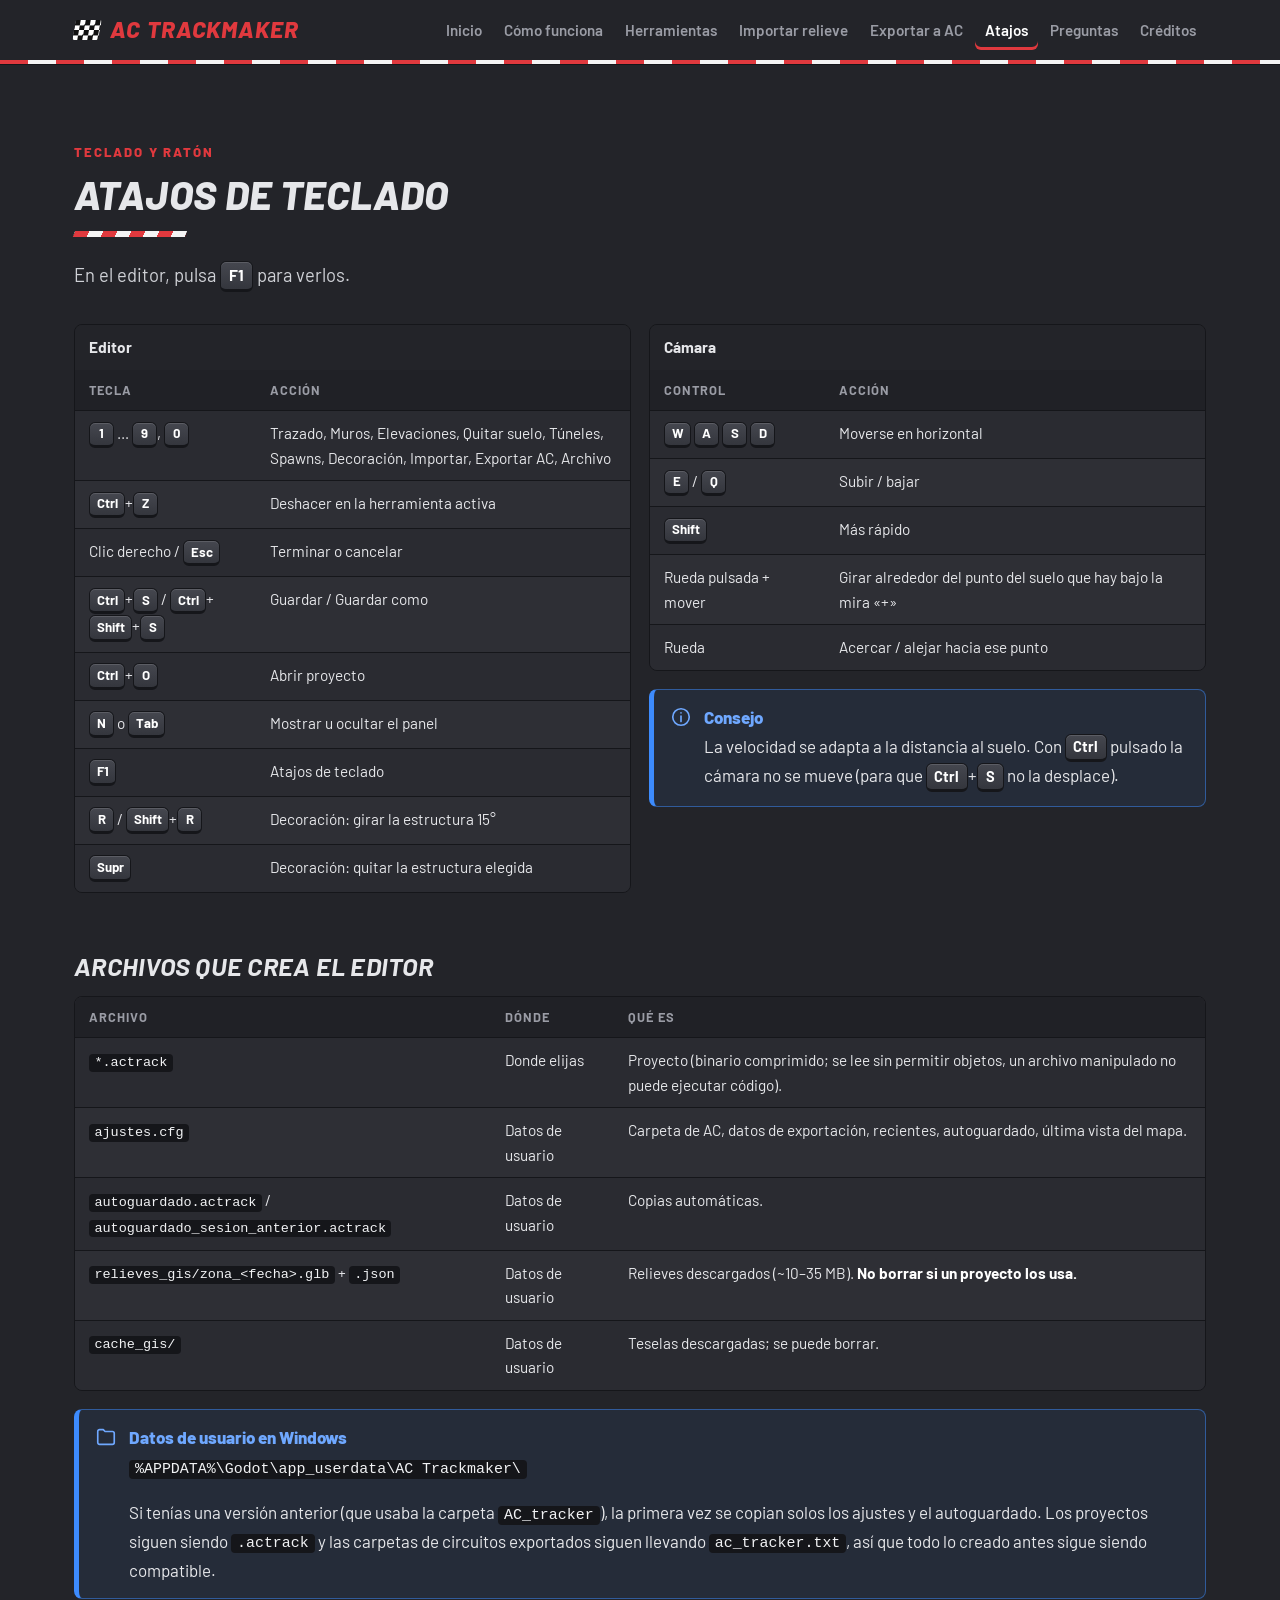
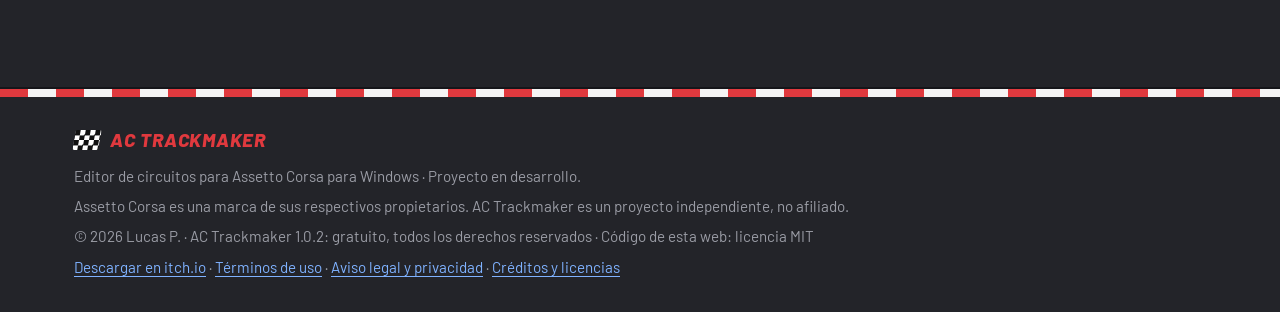
==== docs/atajos.html @ 3def2f0d "Dividir la web en varias páginas La portada (index.html) queda con lo que interesa al usuario: desca" ====
<!DOCTYPE html>
<html lang="es">
<head>
  <meta charset="utf-8">
  <meta name="viewport" content="width=device-width, initial-scale=1">
  <title>Atajos de teclado — AC Trackmaker</title>
  <meta name="description" content="Atajos de teclado, controles de cámara y archivos que crea AC Trackmaker.">
  <meta name="theme-color" content="#232429">
  <link rel="stylesheet" href="styles.css">
</head>
<body>

<!-- Iconos de línea (trazo blanco) -->
<svg width="0" height="0" style="position:absolute" aria-hidden="true" focusable="false">
  <defs>
    <symbol id="i-file" viewBox="0 0 24 24"><path d="M14 3H7a2 2 0 0 0-2 2v14a2 2 0 0 0 2 2h10a2 2 0 0 0 2-2V8z"/><path d="M14 3v5h5"/><path d="M9 13h6M9 17h4"/></symbol>
    <symbol id="i-route" viewBox="0 0 24 24"><circle cx="5" cy="18" r="2"/><circle cx="19" cy="6" r="2"/><path d="M7 18h7a3.5 3.5 0 0 0 0-7H10a3.5 3.5 0 0 1 0-7h7"/></symbol>
    <symbol id="i-wall" viewBox="0 0 24 24"><rect x="3" y="5" width="18" height="14" rx="1"/><path d="M3 9.7h18M3 14.3h18M9 5v4.7M15 5v4.7M6 9.7v4.6M12 9.7v4.6M18 9.7v4.6M9 14.3V19M15 14.3V19"/></symbol>
    <symbol id="i-mountain" viewBox="0 0 24 24"><path d="M2 20 9 7l4 7 2.5-3.5L22 20z"/><path d="m7.2 10.3 1.8 1.7 1.6-1.5"/></symbol>
    <symbol id="i-hole" viewBox="0 0 24 24"><path d="M3 14h4M17 14h4"/><ellipse cx="12" cy="14" rx="5" ry="2.2"/><path d="M7 14c0 3.5 2.2 6 5 6s5-2.5 5-6"/><path d="M12 4v5M9.5 6.5 12 9l2.5-2.5"/></symbol>
    <symbol id="i-tunnel" viewBox="0 0 24 24"><path d="M2 20h20"/><path d="M4 20V12a8 8 0 0 1 16 0v8"/><path d="M8 20v-7a4 4 0 0 1 8 0v7"/></symbol>
    <symbol id="i-flag" viewBox="0 0 24 24"><path d="M5 21V4"/><path d="M5 4h13l-2.5 4.5L18 13H5"/><path d="M9.3 4v9M13.6 4v9"/></symbol>
    <symbol id="i-tree" viewBox="0 0 24 24"><path d="M12 3 5 13h4l-3 5h12l-3-5h4z"/><path d="M12 18v3"/></symbol>
    <symbol id="i-import" viewBox="0 0 24 24"><path d="M12 3v12"/><path d="m7 10 5 5 5-5"/><path d="M4 17v2a2 2 0 0 0 2 2h12a2 2 0 0 0 2-2v-2"/></symbol>
    <symbol id="i-export" viewBox="0 0 24 24"><path d="M12 15V3"/><path d="m7 8 5-5 5 5"/><path d="M4 17v2a2 2 0 0 0 2 2h12a2 2 0 0 0 2-2v-2"/></symbol>
    <symbol id="i-globe" viewBox="0 0 24 24"><circle cx="12" cy="12" r="9"/><path d="M3 12h18M12 3a14 14 0 0 1 0 18M12 3a14 14 0 0 0 0 18"/></symbol>
    <symbol id="i-cube" viewBox="0 0 24 24"><path d="m12 2 9 5v10l-9 5-9-5V7z"/><path d="m3 7 9 5 9-5M12 12v10"/></symbol>
    <symbol id="i-image" viewBox="0 0 24 24"><rect x="3" y="4" width="18" height="16" rx="2"/><circle cx="9" cy="10" r="2"/><path d="m21 16-5-5-9 9"/></symbol>
    <symbol id="i-video" viewBox="0 0 24 24"><rect x="2" y="5" width="15" height="14" rx="2"/><path d="m17 10 5-3v10l-5-3z"/></symbol>
    <symbol id="i-keyboard" viewBox="0 0 24 24"><rect x="2" y="6" width="20" height="12" rx="2"/><path d="M6 10h.01M10 10h.01M14 10h.01M18 10h.01M7 14h10"/></symbol>
    <symbol id="i-help" viewBox="0 0 24 24"><circle cx="12" cy="12" r="9"/><path d="M9.5 9.5a2.5 2.5 0 1 1 3.5 2.3c-.7.3-1 .9-1 1.7v.5M12 17h.01"/></symbol>
    <symbol id="i-save" viewBox="0 0 24 24"><path d="M5 3h11l5 5v11a2 2 0 0 1-2 2H5a2 2 0 0 1-2-2V5a2 2 0 0 1 2-2z"/><path d="M7 3v5h8V3M7 21v-7h10v7"/></symbol>
    <symbol id="i-clock" viewBox="0 0 24 24"><circle cx="12" cy="12" r="9"/><path d="M12 7v5l3 2"/></symbol>
    <symbol id="i-layers" viewBox="0 0 24 24"><path d="m12 3 10 5-10 5L2 8z"/><path d="m2 13 10 5 10-5"/></symbol>
    <symbol id="i-check" viewBox="0 0 24 24"><circle cx="12" cy="12" r="9"/><path d="m8 12 3 3 5-6"/></symbol>
    <symbol id="i-alert" viewBox="0 0 24 24"><path d="M10.3 3.9 2 18a2 2 0 0 0 1.7 3h16.6a2 2 0 0 0 1.7-3L13.7 3.9a2 2 0 0 0-3.4 0z"/><path d="M12 9v4M12 17h.01"/></symbol>
    <symbol id="i-info" viewBox="0 0 24 24"><circle cx="12" cy="12" r="9"/><path d="M12 11v6M12 7.5h.01"/></symbol>
    <symbol id="i-error" viewBox="0 0 24 24"><circle cx="12" cy="12" r="9"/><path d="m9 9 6 6M15 9l-6 6"/></symbol>
    <symbol id="i-up" viewBox="0 0 24 24"><path d="M12 19V5M5 12l7-7 7 7"/></symbol>
    <symbol id="i-menu" viewBox="0 0 24 24"><path d="M4 7h16M4 12h16M4 17h16"/></symbol>
    <symbol id="i-search" viewBox="0 0 24 24"><circle cx="11" cy="11" r="7"/><path d="m20 20-4-4"/></symbol>
    <symbol id="i-chevron" viewBox="0 0 24 24"><path d="m6 9 6 6 6-6"/></symbol>
    <symbol id="i-monitor" viewBox="0 0 24 24"><rect x="2" y="4" width="20" height="13" rx="2"/><path d="M8 21h8M12 17v4"/></symbol>
    <symbol id="i-play" viewBox="0 0 24 24"><circle cx="12" cy="12" r="9"/><path d="m10 8 6 4-6 4z"/></symbol>
    <symbol id="i-users" viewBox="0 0 24 24"><circle cx="9" cy="8" r="3"/><path d="M3 20v-1a5 5 0 0 1 5-5h2a5 5 0 0 1 5 5v1"/><circle cx="17" cy="9" r="2.5"/><path d="M17 14a4 4 0 0 1 4 4v2"/></symbol>
    <symbol id="i-building" viewBox="0 0 24 24"><path d="M4 21V5l8-2v18M12 8l8 2v11M2 21h20"/><path d="M7 8h2M7 12h2M7 16h2M15 13h2M15 17h2"/></symbol>
    <symbol id="i-folder" viewBox="0 0 24 24"><path d="M3 6a2 2 0 0 1 2-2h4l2 2h8a2 2 0 0 1 2 2v10a2 2 0 0 1-2 2H5a2 2 0 0 1-2-2z"/></symbol>
    <symbol id="i-satellite" viewBox="0 0 24 24"><path d="m7 7 4 4M4 10l3-3 3 3-3 3zM13 14l3-3 3 3-3 3z"/><path d="m10 10 4 4"/><path d="M15 21a6 6 0 0 0 6-6M15 18a3 3 0 0 0 3-3"/></symbol>
    <symbol id="i-shield" viewBox="0 0 24 24"><path d="M12 3 4 6v6c0 5 3.5 8 8 9 4.5-1 8-4 8-9V6z"/><path d="m9 12 2 2 4-4"/></symbol>
    <symbol id="i-scale" viewBox="0 0 24 24"><path d="M12 3v18M5 21h14M4 7h16"/><path d="m4 7-2 6a3 3 0 0 0 4 0zM20 7l-2 6a3 3 0 0 0 4 0z"/></symbol>
  </defs>
</svg>

<a class="skip-link" href="#contenido">Saltar al contenido</a>

<header class="site-header">
  <div class="header-inner">
    <a class="logo" href="index.html" aria-label="AC Trackmaker — ir al inicio"><span class="logo-flag" aria-hidden="true"></span>AC TRACKMAKER</a>
    <button class="nav-toggle" type="button" aria-expanded="false" aria-controls="menu-principal">
      <svg class="icon" aria-hidden="true"><use href="#i-menu"/></svg>
      <span>Menú</span>
    </button>
    <nav class="main-nav" id="menu-principal" aria-label="Menú principal">
      <ul>
        <li><a href="index.html">Inicio</a></li>
        <li><a href="index.html#como-funciona">Cómo funciona</a></li>
        <li><a href="herramientas.html">Herramientas</a></li>
        <li><a href="importar.html">Importar relieve</a></li>
        <li><a href="exportar.html">Exportar a AC</a></li>
        <li><a href="atajos.html" class="active" aria-current="page">Atajos</a></li>
        <li><a href="faq.html">Preguntas</a></li>
        <li><a href="legal.html">Créditos</a></li>
      </ul>
    </nav>
  </div>
  <div class="kerb" aria-hidden="true"></div>
</header>

<main id="contenido">
  <!-- =========================================================
       ATAJOS
       ========================================================= -->
  <section class="section section--alt" id="atajos" aria-labelledby="titulo-atajos">
    <div class="container">
      <div class="section-head">
        <span class="eyebrow">Teclado y ratón</span>
        <h2 id="titulo-atajos">Atajos de teclado</h2>
        <p class="lead">En el editor, pulsa <kbd>F1</kbd> para verlos.</p>
      </div>
      <div class="grid grid--2" style="align-items:start">
        <div class="table-wrap" style="margin-top:0">
          <table>
            <caption>Editor</caption>
            <thead><tr><th scope="col">Tecla</th><th scope="col">Acción</th></tr></thead>
            <tbody>
              <tr><td class="nowrap"><kbd>1</kbd> … <kbd>9</kbd>, <kbd>0</kbd></td><td>Trazado, Muros, Elevaciones, Quitar suelo, Túneles, Spawns, Decoración, Importar, Exportar AC, Archivo</td></tr>
              <tr><td class="nowrap"><kbd>Ctrl</kbd>+<kbd>Z</kbd></td><td>Deshacer en la herramienta activa</td></tr>
              <tr><td>Clic derecho / <kbd>Esc</kbd></td><td>Terminar o cancelar</td></tr>
              <tr><td><kbd>Ctrl</kbd>+<kbd>S</kbd> / <kbd>Ctrl</kbd>+<kbd>Shift</kbd>+<kbd>S</kbd></td><td>Guardar / Guardar como</td></tr>
              <tr><td class="nowrap"><kbd>Ctrl</kbd>+<kbd>O</kbd></td><td>Abrir proyecto</td></tr>
              <tr><td class="nowrap"><kbd>N</kbd> o <kbd>Tab</kbd></td><td>Mostrar u ocultar el panel</td></tr>
              <tr><td class="nowrap"><kbd>F1</kbd></td><td>Atajos de teclado</td></tr>
              <tr><td class="nowrap"><kbd>R</kbd> / <kbd>Shift</kbd>+<kbd>R</kbd></td><td>Decoración: girar la estructura 15°</td></tr>
              <tr><td class="nowrap"><kbd>Supr</kbd></td><td>Decoración: quitar la estructura elegida</td></tr>
            </tbody>
          </table>
        </div>
        <div>
          <div class="table-wrap" style="margin-top:0">
            <table>
              <caption>Cámara</caption>
              <thead><tr><th scope="col">Control</th><th scope="col">Acción</th></tr></thead>
              <tbody>
                <tr><td class="nowrap"><kbd>W</kbd> <kbd>A</kbd> <kbd>S</kbd> <kbd>D</kbd></td><td>Moverse en horizontal</td></tr>
                <tr><td class="nowrap"><kbd>E</kbd> / <kbd>Q</kbd></td><td>Subir / bajar</td></tr>
                <tr><td class="nowrap"><kbd>Shift</kbd></td><td>Más rápido</td></tr>
                <tr><td>Rueda pulsada + mover</td><td>Girar alrededor del punto del suelo que hay bajo la mira «+»</td></tr>
                <tr><td>Rueda</td><td>Acercar / alejar hacia ese punto</td></tr>
              </tbody>
            </table>
          </div>
          <div class="callout callout--tip">
            <svg class="icon" aria-hidden="true"><use href="#i-info"/></svg>
            <div><span class="callout-title">Consejo</span>
              <p>La velocidad se adapta a la distancia al suelo. Con <kbd>Ctrl</kbd> pulsado la cámara no se mueve (para que <kbd>Ctrl</kbd>+<kbd>S</kbd> no la desplace).</p></div>
          </div>
        </div>
      </div>

      <!-- Archivos del editor -->
      <div id="archivos" style="margin-top:40px">
        <h3 style="font-size:1.6rem;font-style:italic;text-transform:uppercase">Archivos que crea el editor</h3>
        <div class="table-wrap">
          <table>
            <thead><tr><th scope="col">Archivo</th><th scope="col">Dónde</th><th scope="col">Qué es</th></tr></thead>
            <tbody>
              <tr><td><code>*.actrack</code></td><td>Donde elijas</td><td>Proyecto (binario comprimido; se lee sin permitir objetos, un archivo manipulado no puede ejecutar código).</td></tr>
              <tr><td><code>ajustes.cfg</code></td><td>Datos de usuario</td><td>Carpeta de AC, datos de exportación, recientes, autoguardado, última vista del mapa.</td></tr>
              <tr><td><code>autoguardado.actrack</code> / <code>autoguardado_sesion_anterior.actrack</code></td><td>Datos de usuario</td><td>Copias automáticas.</td></tr>
              <tr><td><code>relieves_gis/zona_&lt;fecha&gt;.glb</code> + <code>.json</code></td><td>Datos de usuario</td><td>Relieves descargados (~10–35 MB). <strong>No borrar si un proyecto los usa.</strong></td></tr>
              <tr><td><code>cache_gis/</code></td><td>Datos de usuario</td><td>Teselas descargadas; se puede borrar.</td></tr>
            </tbody>
          </table>
        </div>
        <div class="callout callout--tip">
          <svg class="icon" aria-hidden="true"><use href="#i-folder"/></svg>
          <div><span class="callout-title">Datos de usuario en Windows</span>
            <p><code>%APPDATA%\Godot\app_userdata\AC Trackmaker\</code></p><p>Si tenías una versión anterior (que usaba la carpeta <code>AC_tracker</code>), la primera vez se copian solos los ajustes y el autoguardado. Los proyectos siguen siendo <code>.actrack</code> y las carpetas de circuitos exportados siguen llevando <code>ac_tracker.txt</code>, así que todo lo creado antes sigue siendo compatible.</p></div>
        </div>
      </div>
    </div>
  </section>
</main>

<footer class="site-footer">
  <div class="kerb" aria-hidden="true"></div>
  <div class="container">
    <a class="logo" href="index.html"><span class="logo-flag" aria-hidden="true"></span>AC TRACKMAKER</a>
    <p>Editor de circuitos para Assetto Corsa para Windows · Proyecto en desarrollo.</p>
    <p>Assetto Corsa es una marca de sus respectivos propietarios. AC Trackmaker es un proyecto independiente, no afiliado.</p>
    <p>© 2026 Lucas P. · AC Trackmaker 1.0.2: gratuito, todos los derechos reservados · Código de esta web: licencia MIT</p>
    <p><a href="https://lklukaslk.itch.io/ac-trackmaker" target="_blank" rel="noopener">Descargar en itch.io</a> · <a href="legal.html#terminos">Términos de uso</a> · <a href="legal.html#legal">Aviso legal y privacidad</a> · <a href="legal.html#creditos">Créditos y licencias</a></p>
  </div>
</footer>

<button class="to-top" id="to-top" type="button" aria-label="Volver arriba">
  <svg class="icon" aria-hidden="true"><use href="#i-up"/></svg>
</button>

<script src="script.js"></script>
</body>
</html>
---- docs/styles.css ----
/* =========================================================
   AC Tracker — web de presentación y documentación
   Tema oscuro "racing", mismos colores que la aplicación
   ========================================================= */

/* ---------- Fuente Barlow alojada en la propia web (SIL OFL 1.1, ver fonts/OFL-Barlow.txt) ---------- */
@font-face { font-family: "Barlow"; font-style: normal; font-weight: 400; font-display: swap; src: url("fonts/barlow-latin-400-normal.woff2") format("woff2"); }
@font-face { font-family: "Barlow"; font-style: italic; font-weight: 400; font-display: swap; src: url("fonts/barlow-latin-400-italic.woff2") format("woff2"); }
@font-face { font-family: "Barlow"; font-style: normal; font-weight: 600; font-display: swap; src: url("fonts/barlow-latin-600-normal.woff2") format("woff2"); }
@font-face { font-family: "Barlow"; font-style: normal; font-weight: 700; font-display: swap; src: url("fonts/barlow-latin-700-normal.woff2") format("woff2"); }
@font-face { font-family: "Barlow"; font-style: italic; font-weight: 700; font-display: swap; src: url("fonts/barlow-latin-700-italic.woff2") format("woff2"); }
@font-face { font-family: "Barlow"; font-style: normal; font-weight: 800; font-display: swap; src: url("fonts/barlow-latin-800-normal.woff2") format("woff2"); }
@font-face { font-family: "Barlow"; font-style: italic; font-weight: 800; font-display: swap; src: url("fonts/barlow-latin-800-italic.woff2") format("woff2"); }

:root {
  --bg: #1b1c20;
  --bar: #232429;
  --panel: #2a2b31;
  --card: #33353c;
  --border: #15161a;
  --text: #e6e7ea;
  --muted: #9a9ca5;
  --red: #e0393e;
  --blue: #3d8bfd;
  --green: #4cc97a;
  --amber: #f2b84b;
  --danger: #ff6b6b;

  --header-h: 64px;
  --radius: 10px;
  --gutter: 24px;
  --maxw: 1180px;
  --font: "Barlow", system-ui, -apple-system, "Segoe UI", Roboto, "Helvetica Neue", Arial, sans-serif;
  --mono: ui-monospace, "Cascadia Code", Consolas, "SFMono-Regular", Menlo, monospace;
}

*,
*::before,
*::after { box-sizing: border-box; }

html {
  scroll-behavior: smooth;
  -webkit-text-size-adjust: 100%;
}
@media (prefers-reduced-motion: reduce) {
  html { scroll-behavior: auto; }
  *, *::before, *::after { transition: none !important; animation: none !important; }
}

body {
  margin: 0;
  background: var(--bg);
  color: var(--text);
  font-family: var(--font);
  font-size: 17px;
  line-height: 1.6;
  overflow-x: hidden;
}

img, svg { max-width: 100%; }

a { color: #7fb2ff; text-underline-offset: 3px; }
a:hover { color: #a9caff; }

:focus-visible {
  outline: 3px solid var(--blue);
  outline-offset: 2px;
  border-radius: 4px;
}

code, kbd, pre { font-family: var(--mono); }
code {
  background: var(--border);
  color: #f1f2f4;
  padding: 0.1em 0.4em;
  border-radius: 4px;
  font-size: 0.88em;
  word-break: break-word;
}

h1, h2, h3, h4 {
  line-height: 1.15;
  margin: 0 0 0.6em;
  letter-spacing: 0.01em;
}
h2 {
  font-size: clamp(1.8rem, 3.6vw, 2.5rem);
  font-weight: 800;
  text-transform: uppercase;
  font-style: italic;
}
h3 { font-size: 1.35rem; font-weight: 700; }
h4 { font-size: 1.08rem; font-weight: 700; margin-top: 1.4em; }
p { margin: 0 0 1em; }
ul, ol { padding-left: 1.3em; margin: 0 0 1em; }
li { margin-bottom: 0.35em; }
strong { color: #fff; }

.muted { color: var(--muted); }

.skip-link {
  position: absolute;
  left: 16px;
  top: -100px;
  background: var(--red);
  color: #fff;
  padding: 10px 16px;
  border-radius: 6px;
  z-index: 200;
  font-weight: 700;
}
.skip-link:focus { top: 12px; }

.visually-hidden {
  position: absolute !important;
  width: 1px; height: 1px;
  overflow: hidden;
  clip: rect(0 0 0 0);
  white-space: nowrap;
}

.icon {
  width: 22px;
  height: 22px;
  fill: none;
  stroke: #fff;
  stroke-width: 1.8;
  stroke-linecap: round;
  stroke-linejoin: round;
  flex: none;
}

/* ---------- Franja de piano (bordillo rojo y blanco) ---------- */
.kerb {
  height: 8px;
  background: repeating-linear-gradient(90deg, var(--red) 0 28px, #f4f4f4 28px 56px);
}
.kerb--thin { height: 5px; }

/* ---------- Cabecera fija ---------- */
.site-header {
  position: fixed;
  inset: 0 0 auto 0;
  z-index: 100;
  background: var(--bar);
  border-bottom: 1px solid var(--border);
}
.site-header .kerb { height: 4px; }
.header-inner {
  max-width: var(--maxw);
  margin: 0 auto;
  height: calc(var(--header-h) - 4px);
  padding: 0 var(--gutter);
  display: flex;
  align-items: center;
  gap: 20px;
}
.logo {
  font-weight: 800;
  font-style: italic;
  font-size: 1.45rem;
  letter-spacing: 0.04em;
  color: var(--red);
  text-decoration: none;
  white-space: nowrap;
  display: flex;
  align-items: center;
  gap: 10px;
}
.logo:hover { color: #ff5257; }
.logo-flag {
  width: 26px; height: 20px;
  background:
    conic-gradient(#fff 25%, #111 0 50%, #fff 0 75%, #111 0) 0 0 / 10px 10px;
  border-radius: 2px;
  transform: skewX(-10deg);
}

.main-nav { margin-left: auto; }
.main-nav ul {
  list-style: none;
  margin: 0;
  padding: 0;
  display: flex;
  gap: 2px;
}
.main-nav li { margin: 0; }
.main-nav a {
  display: block;
  padding: 8px 10px;
  color: var(--muted);
  text-decoration: none;
  font-weight: 600;
  font-size: 0.95rem;
  border-radius: 6px;
  white-space: nowrap;
}
.main-nav a:hover { color: var(--text); background: var(--panel); }
.main-nav a.active { color: #fff; box-shadow: inset 0 -3px 0 var(--red); }

.nav-toggle {
  display: none;
  margin-left: auto;
  background: var(--panel);
  border: 1px solid var(--border);
  color: var(--text);
  border-radius: 8px;
  padding: 8px 10px;
  cursor: pointer;
  align-items: center;
  gap: 8px;
  font: inherit;
  font-weight: 600;
}

@media (max-width: 1080px) {
  .nav-toggle { display: inline-flex; }
  .main-nav {
    position: absolute;
    top: var(--header-h);
    left: 0;
    right: 0;
    background: var(--bar);
    border-bottom: 1px solid var(--border);
    display: none;
    max-height: calc(100vh - var(--header-h));
    overflow-y: auto;
  }
  .main-nav.open { display: block; }
  .main-nav ul {
    flex-direction: column;
    padding: 8px 16px 16px;
  }
  .main-nav a { padding: 12px 10px; font-size: 1.05rem; }
  .main-nav a.active { box-shadow: inset 4px 0 0 var(--red); }
}

/* ---------- Estructura general ---------- */
main { padding-top: var(--header-h); }

.section {
  padding: 72px 0;
  scroll-margin-top: var(--header-h);
}
.section--alt { background: var(--bar); border-top: 1px solid var(--border); border-bottom: 1px solid var(--border); }
.container {
  max-width: var(--maxw);
  margin: 0 auto;
  padding: 0 var(--gutter);
}
.section-head { margin-bottom: 32px; max-width: 780px; }
.section-head .eyebrow,
.eyebrow {
  display: inline-block;
  color: var(--red);
  font-weight: 800;
  text-transform: uppercase;
  letter-spacing: 0.14em;
  font-size: 0.82rem;
  margin-bottom: 8px;
}
.section-head h2::after {
  content: "";
  display: block;
  width: 112px;
  height: 6px;
  margin-top: 14px;
  background: repeating-linear-gradient(90deg, var(--red) 0 14px, #f4f4f4 14px 28px);
  transform: skewX(-20deg);
  transform-origin: left;
}
.lead { font-size: 1.15rem; color: #cfd1d6; }

[id] { scroll-margin-top: calc(var(--header-h) + 12px); }

/* ---------- Portada ---------- */
.hero {
  position: relative;
  padding: 72px 0 64px;
  background:
    radial-gradient(1000px 420px at 85% -10%, rgba(224, 57, 62, 0.22), transparent 70%),
    linear-gradient(180deg, #202126 0%, var(--bg) 100%);
  overflow: hidden;
}
.hero-grid {
  display: grid;
  grid-template-columns: 1.05fr 1fr;
  gap: 48px;
  align-items: center;
}
.hero h1 {
  font-size: clamp(2.3rem, 5vw, 3.8rem);
  font-weight: 800;
  font-style: italic;
  text-transform: uppercase;
  letter-spacing: 0.02em;
  margin-bottom: 0.25em;
}
.hero h1 span { color: var(--red); }
.hero .tagline {
  font-size: clamp(1.2rem, 2.4vw, 1.5rem);
  font-weight: 600;
  color: #fff;
  border-left: 5px solid var(--red);
  padding-left: 14px;
  margin-bottom: 1em;
}
.badges { display: flex; flex-wrap: wrap; gap: 8px; margin: 0 0 24px; padding: 0; list-style: none; }
.badge {
  display: inline-flex;
  align-items: center;
  gap: 6px;
  margin: 0;
  background: var(--panel);
  border: 1px solid var(--border);
  border-radius: 999px;
  padding: 4px 12px;
  font-size: 0.9rem;
  font-weight: 600;
  color: var(--text);
}
.badge .icon { width: 16px; height: 16px; }
.badge--amber { color: var(--amber); border-color: rgba(242, 184, 75, 0.45); }

.btn-row { display: flex; flex-wrap: wrap; gap: 12px; margin-top: 8px; }
.btn {
  display: inline-flex;
  align-items: center;
  gap: 8px;
  padding: 12px 20px;
  border-radius: 8px;
  font-weight: 700;
  text-decoration: none;
  border: 1px solid transparent;
  font-size: 1rem;
  cursor: pointer;
}
.btn .icon { width: 18px; height: 18px; }
.btn--primary { background: var(--red); color: #fff; }
.btn--primary:hover { background: #f04449; color: #fff; }
.btn--ghost { background: var(--panel); color: var(--text); border-color: #3c3e46; }
.btn--ghost:hover { background: var(--card); color: #fff; }

/* ---------- Marcadores de imagen / pendiente ---------- */
.shot { margin: 20px 0 8px; }
.shot figcaption {
  color: var(--muted);
  font-size: 0.9rem;
  margin-top: 8px;
  text-align: center;
}
.placeholder {
  aspect-ratio: 16 / 9;
  width: 100%;
  border: 2px dashed #4a4c55;
  border-radius: var(--radius);
  background:
    repeating-linear-gradient(135deg, rgba(255, 255, 255, 0.025) 0 14px, transparent 14px 28px),
    var(--panel);
  display: flex;
  flex-direction: column;
  align-items: center;
  justify-content: center;
  gap: 8px;
  text-align: center;
  color: var(--muted);
  padding: 16px;
  font-size: 0.95rem;
}
.placeholder .icon { width: 40px; height: 40px; stroke: var(--muted); }
.placeholder strong { color: var(--text); }
.placeholder--inline {
  aspect-ratio: auto;
  flex-direction: row;
  justify-content: flex-start;
  text-align: left;
  padding: 14px 16px;
}
.placeholder--inline .icon { width: 26px; height: 26px; }

/* ---------- Tarjetas ---------- */
.grid {
  display: grid;
  gap: 18px;
}
.grid--3 { grid-template-columns: repeat(auto-fill, minmax(260px, 1fr)); }
.grid--2 { grid-template-columns: repeat(auto-fit, minmax(300px, 1fr)); }

.card {
  background: var(--card);
  border: 1px solid var(--border);
  border-radius: var(--radius);
  padding: 22px;
  position: relative;
}
.panel {
  background: var(--panel);
  border: 1px solid var(--border);
  border-radius: var(--radius);
  padding: 22px;
}
.feature {
  overflow: hidden;
}
.feature::before {
  content: "";
  position: absolute;
  left: 0; right: 0; top: 0;
  height: 4px;
  background: repeating-linear-gradient(90deg, var(--red) 0 12px, #f4f4f4 12px 24px);
  opacity: 0.85;
}
.feature-num {
  position: absolute;
  right: 16px;
  top: 10px;
  font-size: 2.6rem;
  font-weight: 800;
  font-style: italic;
  color: rgba(255, 255, 255, 0.06);
  line-height: 1;
}
.icon-box {
  width: 44px;
  height: 44px;
  border-radius: 10px;
  background: rgba(224, 57, 62, 0.15);
  border: 1px solid rgba(224, 57, 62, 0.4);
  display: grid;
  place-items: center;
  margin-bottom: 14px;
}
.feature h3 { font-size: 1.15rem; margin-bottom: 0.4em; }
.feature p { color: #c9cbd1; margin: 0; font-size: 0.98rem; }

/* ---------- Keycaps ---------- */
kbd, .key {
  display: inline-block;
  min-width: 1.9em;
  padding: 0.12em 0.5em 0.18em;
  font-family: var(--font);
  font-weight: 700;
  font-size: 0.86em;
  line-height: 1.4;
  text-align: center;
  color: #fff;
  background: linear-gradient(180deg, #45474f, #34363d);
  border: 1px solid #15161a;
  border-bottom-width: 3px;
  border-radius: 6px;
  box-shadow: inset 0 1px 0 rgba(255, 255, 255, 0.12);
  white-space: nowrap;
  vertical-align: 0.06em;
}
.key--big {
  font-size: 1.25rem;
  min-width: 2.3em;
  padding: 0.15em 0.55em 0.2em;
}

/* ---------- Avisos ---------- */
.callout {
  display: flex;
  gap: 12px;
  padding: 14px 16px;
  border-radius: 8px;
  border: 1px solid;
  border-left-width: 5px;
  margin: 16px 0;
  background: var(--panel);
}
.callout > .icon { margin-top: 2px; }
.callout p:last-child, .callout ul:last-child { margin-bottom: 0; }
.callout-title { font-weight: 800; display: block; margin-bottom: 2px; }
.callout--warn { border-color: rgba(242, 184, 75, 0.5); border-left-color: var(--amber); background: rgba(242, 184, 75, 0.08); }
.callout--warn > .icon { stroke: var(--amber); }
.callout--warn .callout-title { color: var(--amber); }
.callout--tip { border-color: rgba(61, 139, 253, 0.5); border-left-color: var(--blue); background: rgba(61, 139, 253, 0.08); }
.callout--tip > .icon { stroke: #6fa8ff; }
.callout--tip .callout-title { color: #6fa8ff; }
.callout--error { border-color: rgba(255, 107, 107, 0.5); border-left-color: var(--danger); background: rgba(255, 107, 107, 0.08); }
.callout--error > .icon { stroke: var(--danger); }
.callout--error .callout-title { color: var(--danger); }
.callout--ok { border-color: rgba(76, 201, 122, 0.5); border-left-color: var(--green); background: rgba(76, 201, 122, 0.08); }
.callout--ok > .icon { stroke: var(--green); }
.callout--ok .callout-title { color: var(--green); }

/* ---------- Pasos numerados ---------- */
.steps {
  list-style: none;
  padding: 0;
  margin: 0 0 1em;
  counter-reset: step;
}
.steps > li {
  counter-increment: step;
  position: relative;
  padding: 0 0 18px 58px;
  margin: 0;
  min-height: 42px;
}
.steps > li::before {
  content: counter(step);
  position: absolute;
  left: 0;
  top: -2px;
  width: 40px;
  height: 40px;
  display: grid;
  place-items: center;
  font-weight: 800;
  font-style: italic;
  font-size: 1.15rem;
  color: #fff;
  background: var(--red);
  border-radius: 8px;
  transform: skewX(-8deg);
}
.steps > li::after {
  content: "";
  position: absolute;
  left: 19px;
  top: 42px;
  bottom: 2px;
  width: 2px;
  background: repeating-linear-gradient(180deg, #4a4c55 0 6px, transparent 6px 12px);
}
.steps > li:last-child::after { display: none; }
.steps > li > strong:first-child { display: block; font-size: 1.08rem; }
.steps--compact > li { padding-bottom: 10px; padding-left: 46px; min-height: 32px; }
.steps--compact > li::before { width: 30px; height: 30px; font-size: 0.95rem; top: 0; }
.steps--compact > li::after { left: 14px; top: 34px; }
.steps--compact > li > strong:first-child { display: inline; font-size: inherit; }
.step-optional {
  font-size: 0.78rem;
  font-weight: 700;
  text-transform: uppercase;
  letter-spacing: 0.08em;
  color: var(--muted);
  border: 1px solid #4a4c55;
  border-radius: 4px;
  padding: 0 6px;
  margin-left: 6px;
  vertical-align: 0.15em;
}

/* ---------- Tablas ---------- */
.table-wrap {
  overflow-x: auto;
  margin: 12px 0 18px;
  border: 1px solid var(--border);
  border-radius: 8px;
}
table {
  width: 100%;
  border-collapse: collapse;
  font-size: 0.96rem;
  background: var(--panel);
}
caption {
  text-align: left;
  padding: 10px 14px;
  font-weight: 700;
  background: var(--bar);
  color: var(--text);
}
th, td {
  padding: 10px 14px;
  text-align: left;
  vertical-align: top;
  border-bottom: 1px solid var(--border);
}
thead th {
  background: #202126;
  color: var(--muted);
  font-size: 0.8rem;
  text-transform: uppercase;
  letter-spacing: 0.08em;
  font-weight: 700;
}
tbody tr:nth-child(even) td { background: rgba(255, 255, 255, 0.02); }
tbody tr:last-child td { border-bottom: 0; }
td.nowrap, th.nowrap { white-space: nowrap; }

.tag {
  display: inline-block;
  font-size: 0.78rem;
  font-weight: 800;
  letter-spacing: 0.06em;
  padding: 1px 8px;
  border-radius: 4px;
  white-space: nowrap;
}
.tag--ok { color: #0e2416; background: var(--green); }
.tag--warn { color: #2a1d02; background: var(--amber); }
.tag--error { color: #2e0909; background: var(--danger); }

/* ---------- Interfaz (esquema) ---------- */
.ui-mock {
  border: 1px solid var(--border);
  border-radius: var(--radius);
  overflow: hidden;
  background: var(--bg);
  font-size: 0.85rem;
  display: grid;
  grid-template-columns: 1fr minmax(110px, 30%);
  grid-template-rows: auto minmax(220px, 1fr) auto;
  grid-template-areas:
    "top top"
    "view side"
    "status status";
}
.ui-mock > div { padding: 10px 12px; }
.ui-top { grid-area: top; background: var(--bar); border-bottom: 1px solid var(--border); display: flex; gap: 6px; flex-wrap: wrap; align-items: center; }
.ui-top span { background: var(--card); border-radius: 4px; padding: 2px 8px; color: var(--muted); }
.ui-top span.on { background: var(--red); color: #fff; }
.ui-view {
  grid-area: view;
  position: relative;
  background:
    linear-gradient(rgba(255, 255, 255, 0.04) 1px, transparent 1px) 0 0 / 24px 24px,
    linear-gradient(90deg, rgba(255, 255, 255, 0.04) 1px, transparent 1px) 0 0 / 24px 24px,
    #24302a;
  color: var(--muted);
}
.ui-view svg { position: absolute; inset: 0; width: 100%; height: 100%; }
.ui-label {
  position: relative;
  z-index: 1;
  background: rgba(0, 0, 0, 0.45);
  border-radius: 4px;
  padding: 2px 8px;
  color: #fff;
  font-weight: 700;
}
.ui-side { grid-area: side; background: var(--panel); border-left: 1px solid var(--border); display: flex; flex-direction: column; gap: 6px; }
.ui-side i { display: block; height: 10px; border-radius: 3px; background: var(--card); }
.ui-side .ui-main-action { margin-top: auto; background: var(--red); color: #fff; text-align: center; border-radius: 4px; padding: 4px; font-weight: 700; }
.ui-status { grid-area: status; background: var(--bar); border-top: 1px solid var(--border); color: var(--muted); font-family: var(--mono); font-size: 0.75rem; white-space: nowrap; overflow: hidden; text-overflow: ellipsis; }

.dot {
  display: inline-block;
  width: 12px;
  height: 12px;
  border-radius: 50%;
  vertical-align: -1px;
  margin-right: 4px;
}
.dot--green { background: var(--green); }
.dot--blue { background: var(--blue); }
.dot--amber { background: var(--amber); }
.dot--red { background: var(--danger); }
.dot--orange { background: #ff8c32; }
.dot--yellow { background: #ffe04a; }
.dot--white { background: #fff; border-radius: 2px; }

.def-list { display: grid; gap: 12px; }
.def-list > div {
  background: var(--panel);
  border: 1px solid var(--border);
  border-radius: 8px;
  padding: 14px 16px;
}
.def-list dt { font-weight: 800; color: #fff; margin-bottom: 2px; }
.def-list dd { margin: 0; color: #cfd1d6; }

/* ---------- Diagrama terreno ---------- */
.diagram {
  background: var(--panel);
  border: 1px solid var(--border);
  border-radius: var(--radius);
  padding: 16px;
  margin: 20px 0;
}
.diagram svg { display: block; width: 100%; height: auto; }
.diagram figcaption { color: var(--muted); font-size: 0.9rem; margin-top: 10px; }

/* ---------- Guía de herramientas ---------- */
.tools-layout {
  display: grid;
  grid-template-columns: 230px minmax(0, 1fr);
  gap: 32px;
  align-items: start;
}
.tools-index {
  position: sticky;
  top: calc(var(--header-h) + 20px);
  background: var(--panel);
  border: 1px solid var(--border);
  border-radius: var(--radius);
  padding: 14px;
}
.tools-index h3 {
  font-size: 0.8rem;
  text-transform: uppercase;
  letter-spacing: 0.12em;
  color: var(--muted);
  margin-bottom: 10px;
}
.tools-index ul { list-style: none; padding: 0; margin: 0; }
.tools-index li { margin: 0; }
.tools-index a {
  display: flex;
  align-items: center;
  gap: 10px;
  padding: 7px 8px;
  border-radius: 6px;
  color: var(--text);
  text-decoration: none;
  font-weight: 600;
}
.tools-index a kbd { font-size: 0.8rem; min-width: 1.8em; }
.tools-index a:hover { background: var(--card); }
.tools-index a.active { background: rgba(224, 57, 62, 0.16); box-shadow: inset 3px 0 0 var(--red); }
.tools-index a.is-hidden { opacity: 0.35; }

.search-box {
  position: relative;
  margin-bottom: 22px;
}
.search-box .icon {
  position: absolute;
  left: 14px;
  top: 50%;
  transform: translateY(-50%);
  stroke: var(--muted);
  pointer-events: none;
}
.search-box input {
  width: 100%;
  padding: 13px 14px 13px 46px;
  border-radius: 8px;
  border: 1px solid #3c3e46;
  background: var(--panel);
  color: var(--text);
  font: inherit;
}
.search-box input::placeholder { color: var(--muted); }
.search-box input:focus { outline: 3px solid var(--blue); outline-offset: 1px; border-color: transparent; }
.search-status { color: var(--muted); font-size: 0.92rem; margin: -12px 0 18px; min-height: 1.4em; }
.no-results { display: none; }
.no-results.show { display: flex; }

.tool-card {
  background: var(--card);
  border: 1px solid var(--border);
  border-radius: var(--radius);
  margin-bottom: 24px;
  overflow: hidden;
}
.tool-card[hidden] { display: none; }
.tool-head {
  display: flex;
  align-items: center;
  gap: 14px;
  padding: 16px 22px;
  background: var(--panel);
  border-bottom: 1px solid var(--border);
}
.tool-head h3 { margin: 0; font-size: 1.5rem; font-style: italic; text-transform: uppercase; font-weight: 800; }
.tool-head .icon-box { margin: 0; }
.tool-head .key--big { margin-left: auto; }
.tool-body { padding: 20px 22px 8px; }
.tool-body > :last-child { margin-bottom: 16px; }

.sub-card {
  background: var(--panel);
  border: 1px solid var(--border);
  border-radius: 8px;
  padding: 16px 18px;
  margin: 16px 0;
}
.sub-card h4 { margin-top: 0; }

.split { display: grid; grid-template-columns: repeat(auto-fit, minmax(240px, 1fr)); gap: 16px; }

/* ---------- Bloque de código / árbol ---------- */
pre {
  background: #121317;
  border: 1px solid var(--border);
  border-radius: 8px;
  padding: 16px 18px;
  overflow-x: auto;
  font-size: 0.88rem;
  line-height: 1.55;
  color: #dfe1e5;
  margin: 12px 0 18px;
}
pre .c { color: #8a8d96; }
pre .d { color: #6fa8ff; font-weight: 700; }
pre .f { color: #f1f2f4; }

details.curious {
  background: var(--panel);
  border: 1px solid var(--border);
  border-left: 5px solid var(--blue);
  border-radius: 8px;
  padding: 0 16px;
  margin: 18px 0;
}
details.curious summary {
  cursor: pointer;
  font-weight: 800;
  padding: 14px 0;
  color: #6fa8ff;
  display: flex;
  align-items: center;
  gap: 10px;
  list-style: none;
}
details.curious summary::-webkit-details-marker { display: none; }
details.curious summary::after { content: "+"; margin-left: auto; font-size: 1.3rem; line-height: 1; }
details.curious[open] summary::after { content: "−"; }
details.curious .icon { stroke: #6fa8ff; }
details.curious > ul { padding-bottom: 8px; }

/* ---------- Checklist ---------- */
.checklist { list-style: none; padding: 0; }
.checklist li { margin: 0 0 8px; }
.checklist label {
  display: flex;
  gap: 12px;
  align-items: flex-start;
  background: var(--panel);
  border: 1px solid var(--border);
  border-radius: 8px;
  padding: 12px 14px;
  cursor: pointer;
}
.checklist input {
  appearance: none;
  -webkit-appearance: none;
  flex: none;
  width: 22px;
  height: 22px;
  margin: 2px 0 0;
  border: 2px solid #5a5c66;
  border-radius: 5px;
  background: var(--bg);
  display: grid;
  place-items: center;
  cursor: pointer;
}
.checklist input::after {
  content: "";
  width: 6px;
  height: 11px;
  border: solid #fff;
  border-width: 0 3px 3px 0;
  transform: rotate(45deg) translate(-1px, -1px);
  opacity: 0;
}
.checklist input:checked { background: var(--green); border-color: var(--green); }
.checklist input:checked::after { opacity: 1; }
.checklist input:focus-visible { outline: 3px solid var(--blue); outline-offset: 2px; }
.checklist input:checked + span { color: var(--muted); }

/* ---------- Importar: bloques A/B/C/D ---------- */
.import-block {
  border: 1px solid var(--border);
  border-radius: var(--radius);
  background: var(--panel);
  margin-bottom: 28px;
  overflow: hidden;
}
.import-block > header {
  display: flex;
  align-items: center;
  gap: 14px;
  padding: 18px 22px;
  background: var(--card);
  border-bottom: 1px solid var(--border);
}
.import-block > header h3 { margin: 0; }
.import-letter {
  flex: none;
  width: 44px;
  height: 44px;
  display: grid;
  place-items: center;
  background: var(--red);
  color: #fff;
  font-weight: 800;
  font-style: italic;
  font-size: 1.4rem;
  border-radius: 8px;
  transform: skewX(-8deg);
}
.import-body { padding: 20px 22px 6px; }
.mode-cards { display: grid; grid-template-columns: repeat(auto-fit, minmax(240px, 1fr)); gap: 14px; margin: 12px 0 18px; }
.mode-cards .card h4 { margin-top: 0; }

/* ---------- Acordeón FAQ ---------- */
.accordion { display: grid; gap: 10px; max-width: 900px; }
.acc-item {
  background: var(--panel);
  border: 1px solid var(--border);
  border-radius: 8px;
  overflow: hidden;
}
.acc-item h3 { margin: 0; font-size: 1.05rem; }
.acc-btn {
  width: 100%;
  display: flex;
  align-items: center;
  gap: 12px;
  background: none;
  border: 0;
  color: var(--text);
  font: inherit;
  font-weight: 700;
  text-align: left;
  padding: 16px 18px;
  cursor: pointer;
}
.acc-btn:hover { background: var(--card); }
.acc-btn .chev {
  margin-left: auto;
  transition: transform 0.2s;
}
.acc-btn[aria-expanded="true"] { color: #fff; box-shadow: inset 4px 0 0 var(--red); }
.acc-btn[aria-expanded="true"] .chev { transform: rotate(180deg); }
.acc-panel { padding: 0 18px 16px 18px; color: #cfd1d6; }
.acc-panel p:last-child { margin-bottom: 0; }

/* ---------- Limitaciones ---------- */
.limits { list-style: none; padding: 0; display: grid; gap: 10px; }
.limits li {
  margin: 0;
  display: flex;
  gap: 12px;
  background: var(--panel);
  border: 1px solid var(--border);
  border-radius: 8px;
  padding: 12px 16px;
}
.limits .icon { stroke: var(--amber); margin-top: 3px; }

/* ---------- Pie ---------- */
.site-footer {
  background: var(--bar);
  border-top: 1px solid var(--border);
  color: var(--muted);
  font-size: 0.95rem;
}
.site-footer .container { padding-top: 28px; padding-bottom: 32px; }
.site-footer p { margin: 0 0 6px; }
.site-footer .logo { font-size: 1.2rem; margin-bottom: 8px; display: inline-flex; }

/* ---------- Volver arriba ---------- */
.to-top {
  position: fixed;
  right: 20px;
  bottom: 20px;
  z-index: 90;
  width: 48px;
  height: 48px;
  border-radius: 10px;
  border: 1px solid var(--border);
  background: var(--red);
  color: #fff;
  display: grid;
  place-items: center;
  cursor: pointer;
  box-shadow: 0 6px 18px rgba(0, 0, 0, 0.4);
  opacity: 0;
  visibility: hidden;
  transform: translateY(10px);
  transition: opacity 0.2s, transform 0.2s, visibility 0.2s;
}
.to-top.show { opacity: 1; visibility: visible; transform: none; }
.to-top:hover { background: #f04449; }

/* ---------- Responsive ---------- */
@media (max-width: 900px) {
  .hero-grid { grid-template-columns: 1fr; gap: 32px; }
  .tools-layout { grid-template-columns: minmax(0, 1fr); gap: 0; }
  .tools-index {
    position: static;
    margin-bottom: 20px;
  }
  .tools-index ul { display: flex; flex-wrap: wrap; gap: 6px; }
  .tools-index a { padding: 6px 10px; background: var(--card); }
  .tools-index a.active { box-shadow: inset 0 -3px 0 var(--red); }
}

@media (max-width: 640px) {
  :root { --gutter: 16px; --header-h: 60px; }
  body { font-size: 16px; }
  .section { padding: 52px 0; }
  .hero { padding: 44px 0 44px; }
  .tool-head { padding: 14px 16px; gap: 10px; }
  .tool-head h3 { font-size: 1.2rem; }
  .tool-body { padding: 16px 16px 4px; }
  .import-block > header { padding: 14px 16px; }
  .import-body { padding: 16px 16px 4px; }
  .card, .panel { padding: 18px; }
  th, td { padding: 8px 10px; }
  .ui-mock { grid-template-columns: 1fr 34%; font-size: 0.75rem; }
  .steps > li { padding-left: 52px; }
  .to-top { right: 16px; bottom: 16px; }
}

.badge--green { color: var(--green); border-color: rgba(76, 201, 122, 0.45); }
.badge--green .icon { stroke: var(--green); }

/* Tarjetas-enlace de la portada */
.link-card { display: block; color: var(--text); text-decoration: none; transition: border-color 0.15s, transform 0.15s; }
.link-card:hover { color: var(--text); border-color: var(--red); transform: translateY(-2px); }
.link-card p { color: #c9cbd1; }
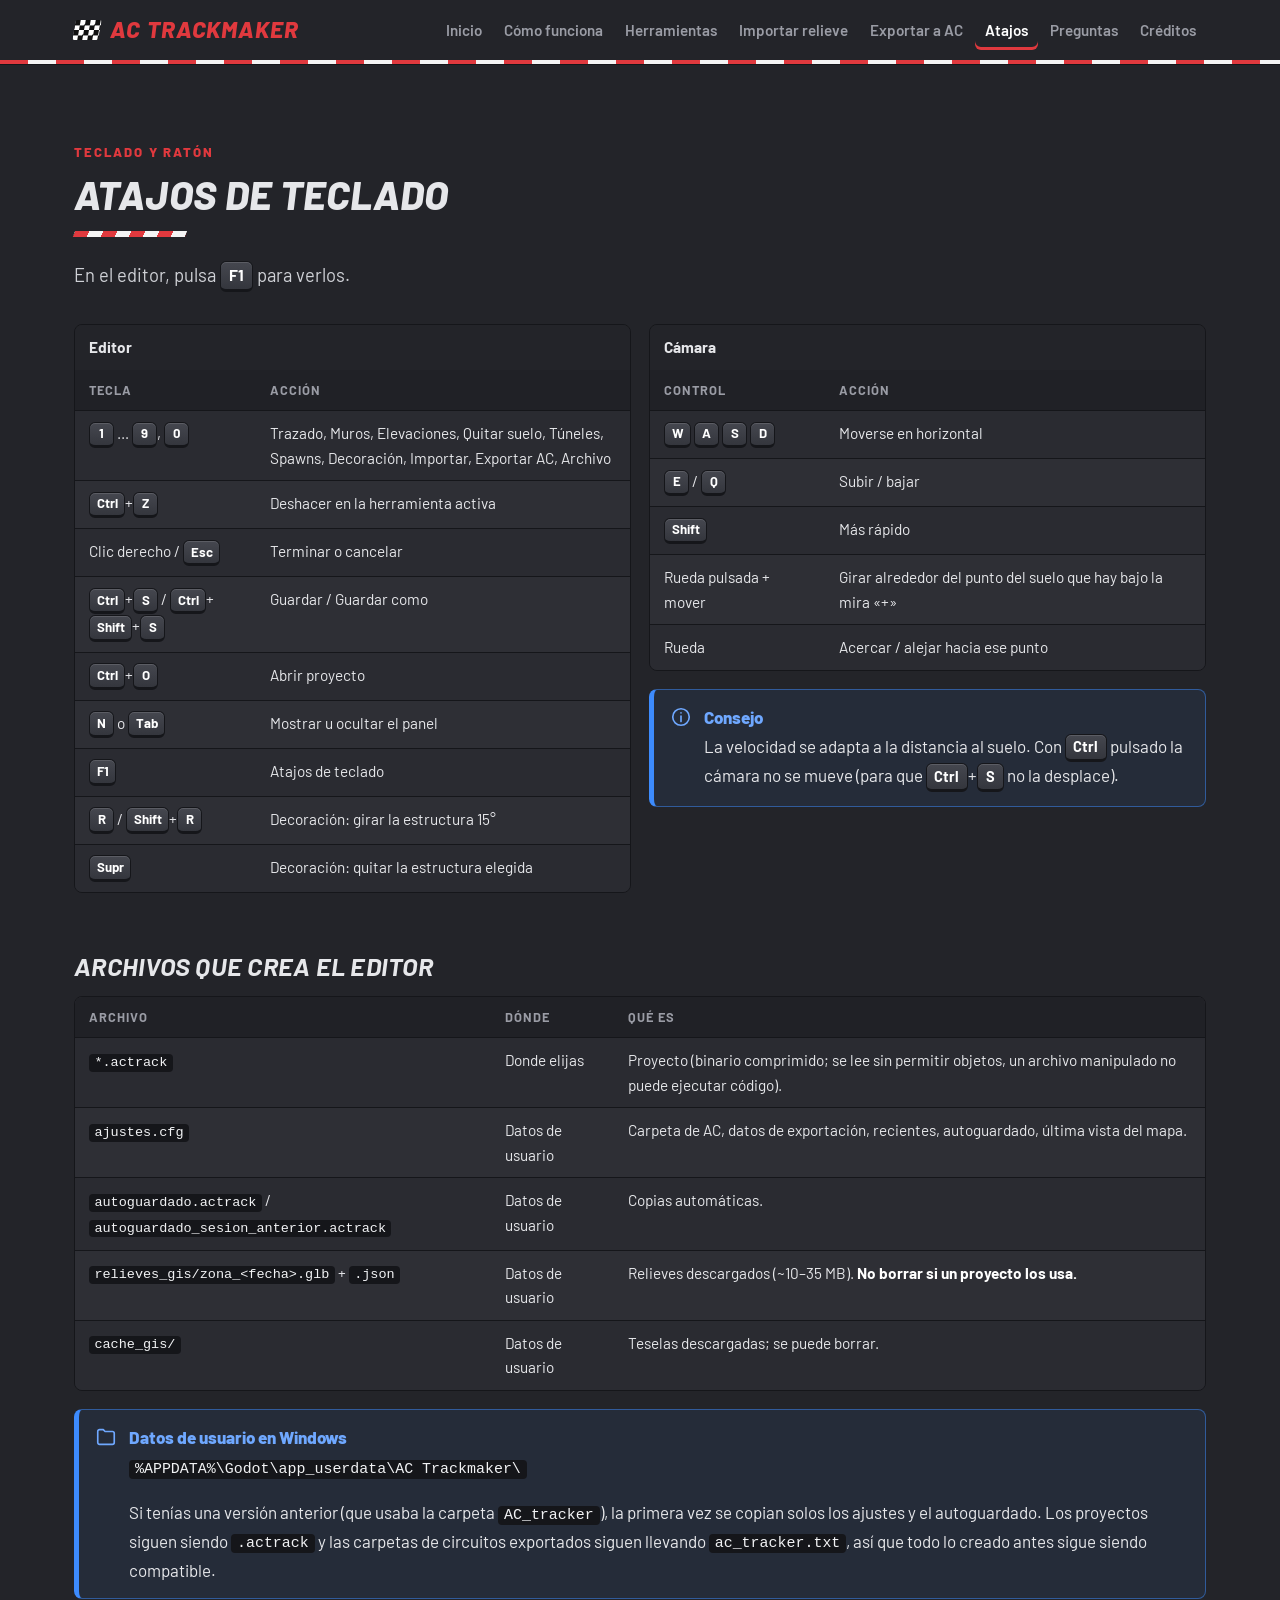
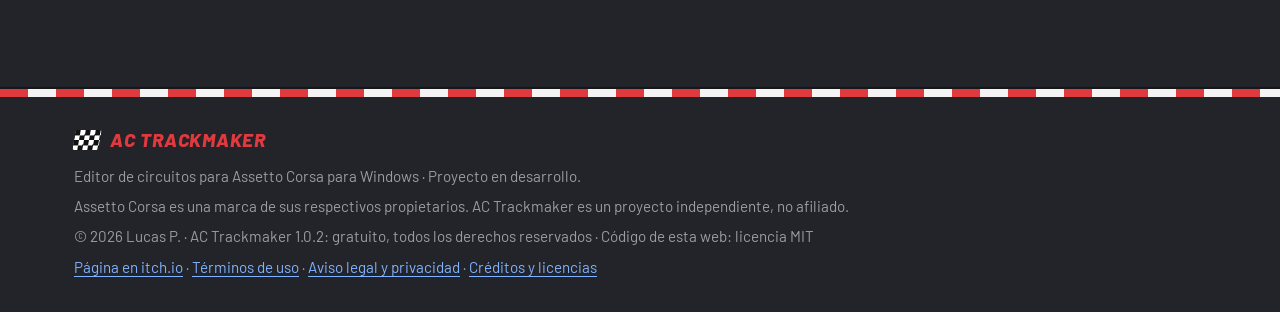
==== commit dd41a6b3: "Portada: próximamente en noviembre de 2026 Co-Authored-By: Claude Opus 5.5 <noreply@anthropic.com> C" ====
--- a/docs/atajos.html
+++ b/docs/atajos.html
@@ -6,6 +6,7 @@
   <title>Atajos de teclado — AC Trackmaker</title>
   <meta name="description" content="Atajos de teclado, controles de cámara y archivos que crea AC Trackmaker.">
   <meta name="theme-color" content="#232429">
+  <link rel="icon" href="favicon.ico">
   <link rel="stylesheet" href="styles.css">
 </head>
 <body>
@@ -159,7 +160,7 @@
     <p>Editor de circuitos para Assetto Corsa para Windows · Proyecto en desarrollo.</p>
     <p>Assetto Corsa es una marca de sus respectivos propietarios. AC Trackmaker es un proyecto independiente, no afiliado.</p>
     <p>© 2026 Lucas P. · AC Trackmaker 1.0.2: gratuito, todos los derechos reservados · Código de esta web: licencia MIT</p>
-    <p><a href="https://lklukaslk.itch.io/ac-trackmaker" target="_blank" rel="noopener">Descargar en itch.io</a> · <a href="legal.html#terminos">Términos de uso</a> · <a href="legal.html#legal">Aviso legal y privacidad</a> · <a href="legal.html#creditos">Créditos y licencias</a></p>
+    <p><a href="https://lklukaslk.itch.io/ac-trackmaker" target="_blank" rel="noopener">Página en itch.io</a> · <a href="legal.html#terminos">Términos de uso</a> · <a href="legal.html#legal">Aviso legal y privacidad</a> · <a href="legal.html#creditos">Créditos y licencias</a></p>
   </div>
 </footer>
 
--- a/docs/styles.css
+++ b/docs/styles.css
@@ -1008,3 +1008,23 @@
 .link-card { display: block; color: var(--text); text-decoration: none; transition: border-color 0.15s, transform 0.15s; }
 .link-card:hover { color: var(--text); border-color: var(--red); transform: translateY(-2px); }
 .link-card p { color: #c9cbd1; }
+
+/* ---------- Galería ---------- */
+.gallery { display: grid; gap: 18px; grid-template-columns: repeat(3, minmax(0, 1fr)); }
+@media (max-width: 900px) { .gallery { grid-template-columns: repeat(2, minmax(0, 1fr)); } }
+@media (max-width: 600px) { .gallery { grid-template-columns: minmax(0, 1fr); } }
+.gal-item { margin: 0; background: var(--card); border: 1px solid var(--border); border-radius: var(--radius); overflow: hidden; }
+.gal-open { display: block; width: 100%; padding: 0; border: 0; background: none; cursor: zoom-in; }
+.gal-open img { display: block; width: 100%; aspect-ratio: 16 / 9; object-fit: cover; transition: transform 0.2s; }
+.gal-open:hover img { transform: scale(1.03); }
+.gal-item figcaption { padding: 12px 14px; font-size: 0.92rem; color: #c9cbd1; }
+.gal-note { font-size: 0.85rem; margin-top: 16px; }
+.lightbox { max-width: 96vw; max-height: 96vh; padding: 0; border: 1px solid var(--border); border-radius: var(--radius); background: var(--bar); color: var(--text); }
+.lightbox::backdrop { background: rgba(0, 0, 0, 0.85); }
+.lightbox img { display: block; max-width: 96vw; max-height: calc(96vh - 70px); margin: 0 auto; }
+.lb-cap { margin: 0; padding: 12px 56px; text-align: center; font-size: 0.95rem; }
+.lb-btn { position: absolute; width: 44px; height: 44px; border-radius: 8px; border: 0; background: rgba(0, 0, 0, 0.6); color: #fff; font-size: 1.8rem; line-height: 1; cursor: pointer; }
+.lb-btn:hover { background: var(--red); }
+.lb-prev { left: 8px; top: 50%; transform: translateY(-50%); }
+.lb-next { right: 8px; top: 50%; transform: translateY(-50%); }
+.lb-close { right: 8px; top: 8px; }
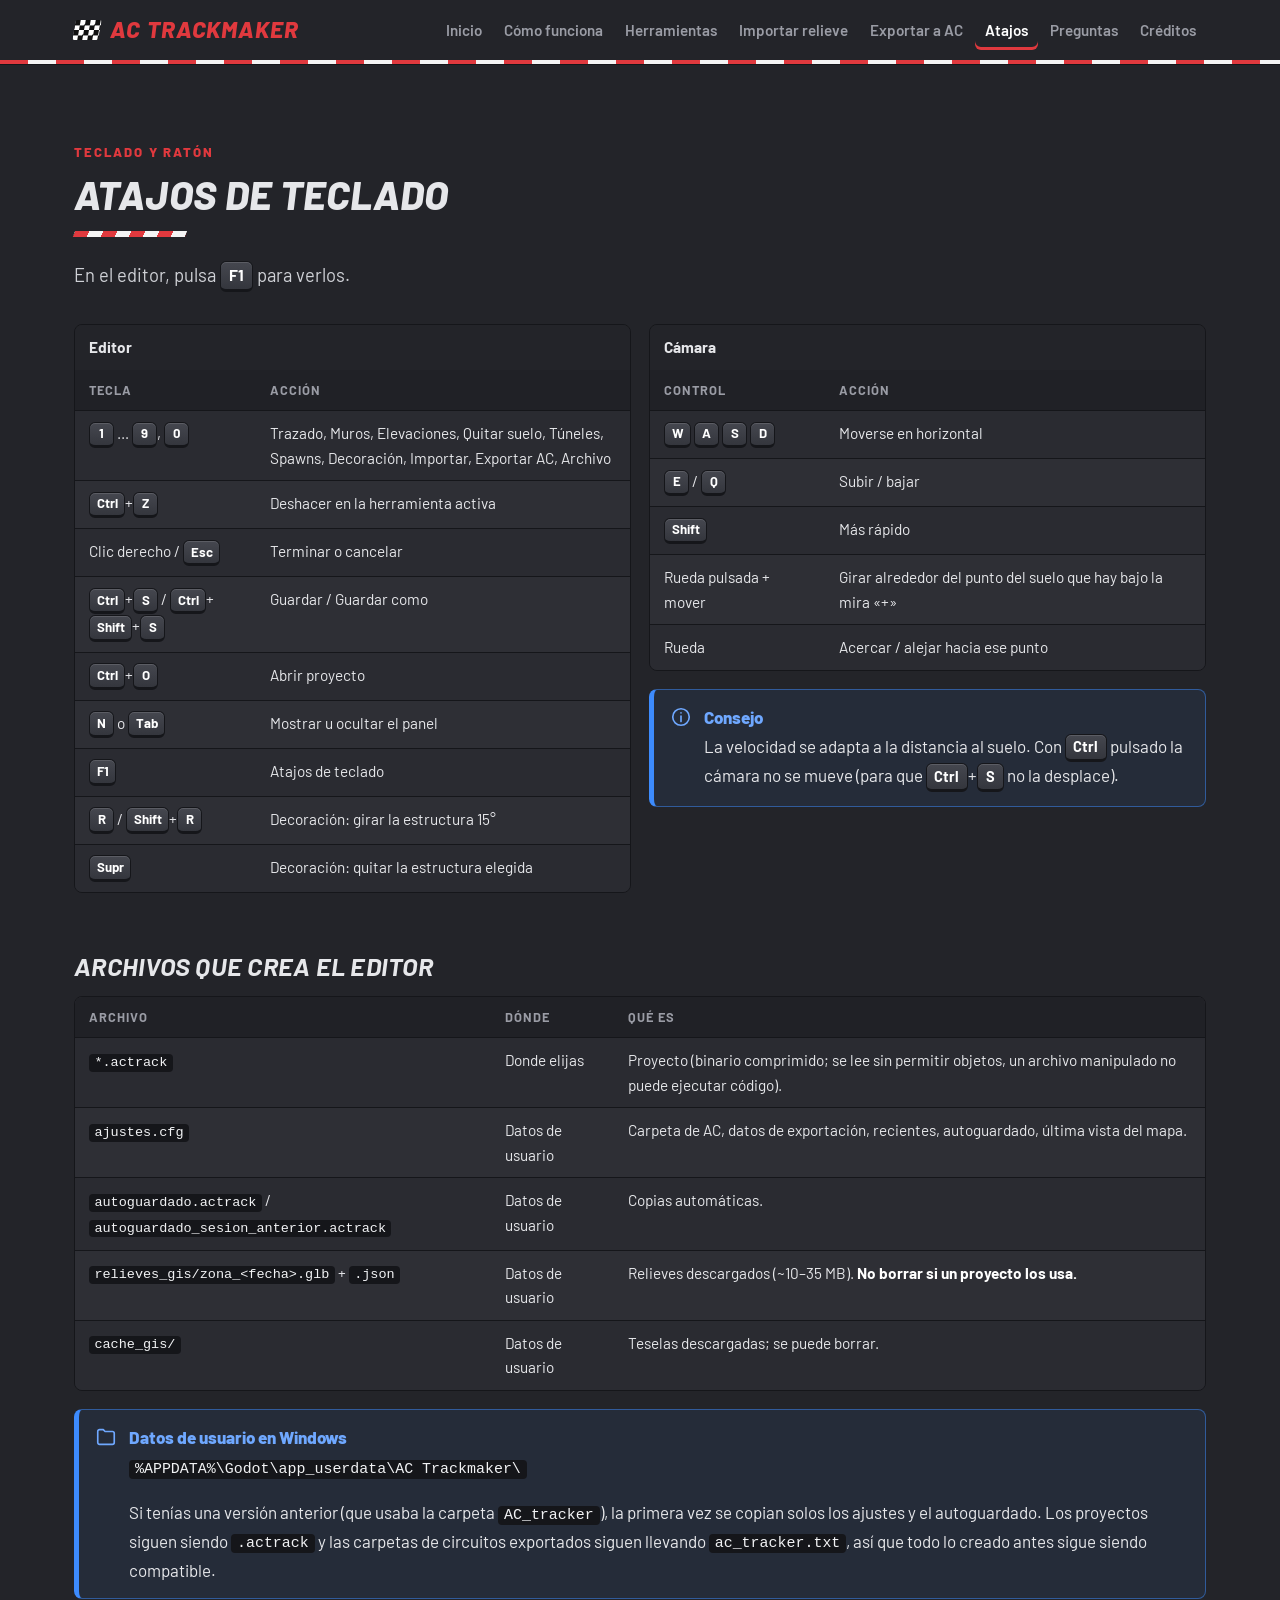
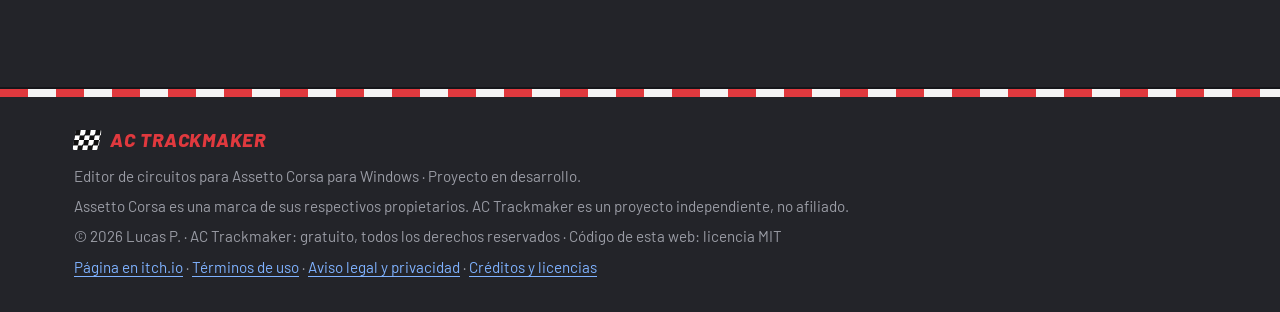
==== commit 4797dc36: "Quitar la versión y el aviso de pruebas Co-Authored-By: Claude Opus 5.5 <noreply@anthropic.com> Clau" ====
--- a/docs/atajos.html
+++ b/docs/atajos.html
@@ -159,7 +159,7 @@
     <a class="logo" href="index.html"><span class="logo-flag" aria-hidden="true"></span>AC TRACKMAKER</a>
     <p>Editor de circuitos para Assetto Corsa para Windows · Proyecto en desarrollo.</p>
     <p>Assetto Corsa es una marca de sus respectivos propietarios. AC Trackmaker es un proyecto independiente, no afiliado.</p>
-    <p>© 2026 Lucas P. · AC Trackmaker 1.0.2: gratuito, todos los derechos reservados · Código de esta web: licencia MIT</p>
+    <p>© 2026 Lucas P. · AC Trackmaker: gratuito, todos los derechos reservados · Código de esta web: licencia MIT</p>
     <p><a href="https://lklukaslk.itch.io/ac-trackmaker" target="_blank" rel="noopener">Página en itch.io</a> · <a href="legal.html#terminos">Términos de uso</a> · <a href="legal.html#legal">Aviso legal y privacidad</a> · <a href="legal.html#creditos">Créditos y licencias</a></p>
   </div>
 </footer>
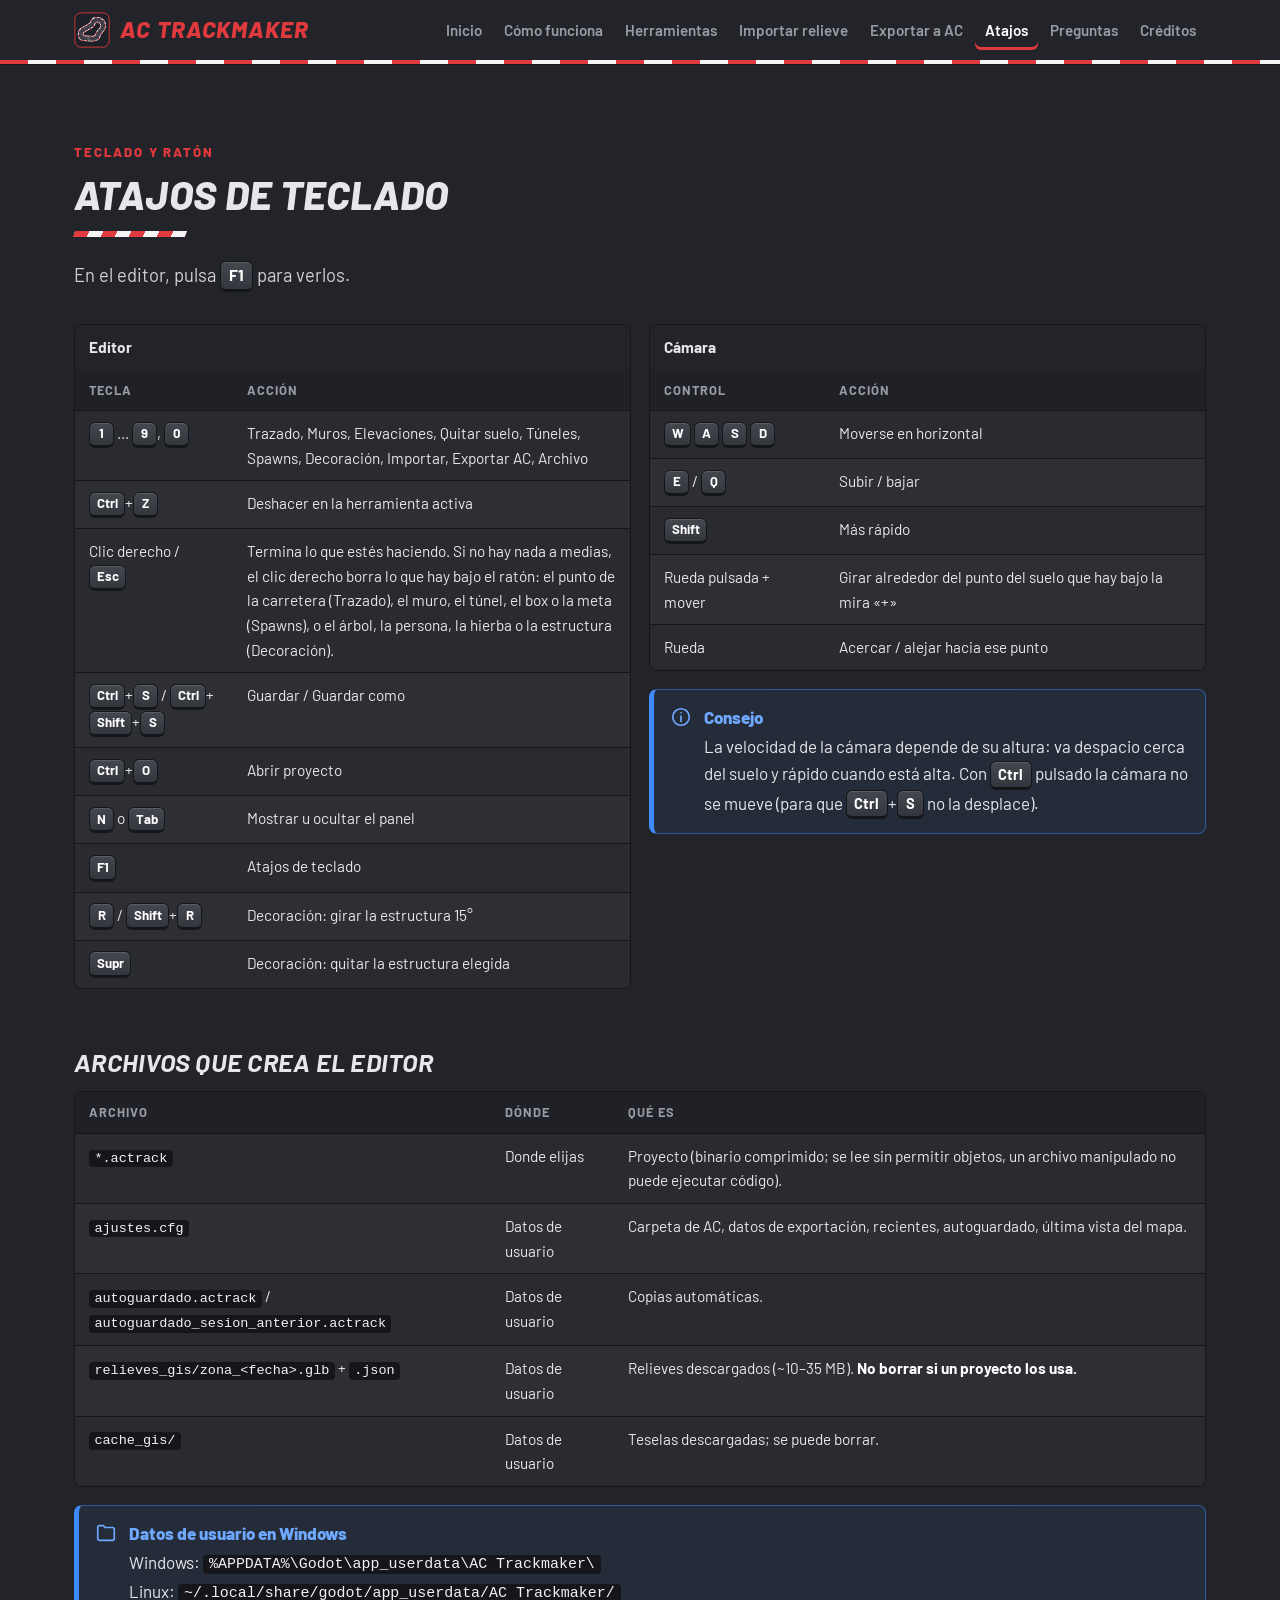
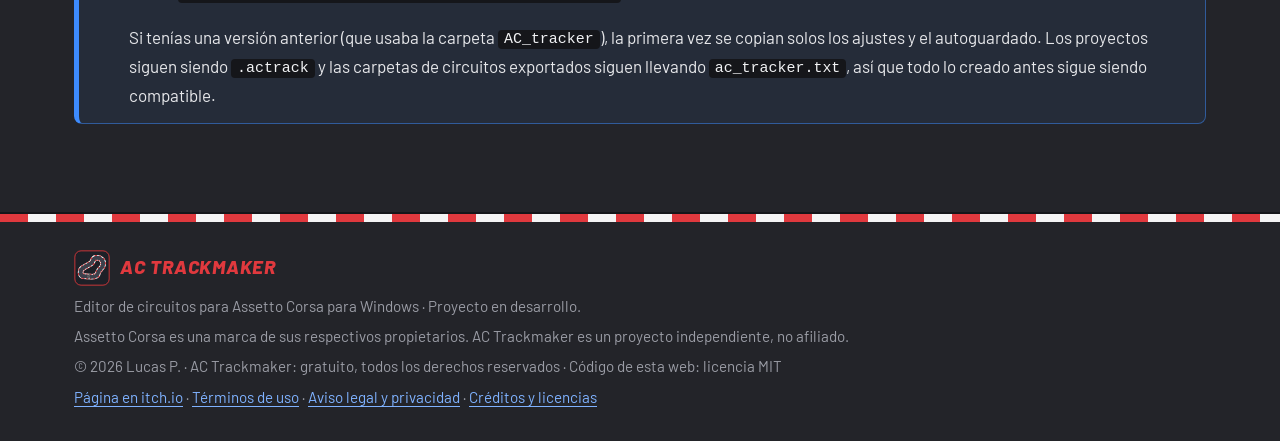
==== commit c58486a5: "Aplicar la cuarta tanda de correcciones y el icono nuevo - Icono de AC Trackmaker: favicons, icono S" ====
--- a/docs/atajos.html
+++ b/docs/atajos.html
@@ -5,8 +5,13 @@
   <meta name="viewport" content="width=device-width, initial-scale=1">
   <title>Atajos de teclado — AC Trackmaker</title>
   <meta name="description" content="Atajos de teclado, controles de cámara y archivos que crea AC Trackmaker.">
-  <meta name="theme-color" content="#232429">
-  <link rel="icon" href="favicon.ico">
+  <meta name="theme-color" content="#1d2027">
+  <link rel="icon" href="favicon.ico" sizes="48x48">
+  <link rel="icon" href="icon.svg" type="image/svg+xml">
+  <link rel="icon" href="favicon-32.png" type="image/png" sizes="32x32">
+  <link rel="icon" href="favicon-16.png" type="image/png" sizes="16x16">
+  <link rel="apple-touch-icon" href="apple-touch-icon.png">
+  <link rel="manifest" href="site.webmanifest">
   <link rel="stylesheet" href="styles.css">
 </head>
 <body>
@@ -56,7 +61,7 @@
 
 <header class="site-header">
   <div class="header-inner">
-    <a class="logo" href="index.html" aria-label="AC Trackmaker — ir al inicio"><span class="logo-flag" aria-hidden="true"></span>AC TRACKMAKER</a>
+    <a class="logo" href="index.html" aria-label="AC Trackmaker — ir al inicio"><img class="logo-icon" src="icon.svg" alt="" width="36" height="36">AC TRACKMAKER</a>
     <button class="nav-toggle" type="button" aria-expanded="false" aria-controls="menu-principal">
       <svg class="icon" aria-hidden="true"><use href="#i-menu"/></svg>
       <span>Menú</span>
@@ -96,7 +101,7 @@
             <tbody>
               <tr><td class="nowrap"><kbd>1</kbd> … <kbd>9</kbd>, <kbd>0</kbd></td><td>Trazado, Muros, Elevaciones, Quitar suelo, Túneles, Spawns, Decoración, Importar, Exportar AC, Archivo</td></tr>
               <tr><td class="nowrap"><kbd>Ctrl</kbd>+<kbd>Z</kbd></td><td>Deshacer en la herramienta activa</td></tr>
-              <tr><td>Clic derecho / <kbd>Esc</kbd></td><td>Terminar o cancelar</td></tr>
+              <tr><td>Clic derecho / <kbd>Esc</kbd></td><td>Termina lo que estés haciendo. Si no hay nada a medias, el clic derecho borra lo que hay bajo el ratón: el punto de la carretera (Trazado), el muro, el túnel, el box o la meta (Spawns), o el árbol, la persona, la hierba o la estructura (Decoración).</td></tr>
               <tr><td><kbd>Ctrl</kbd>+<kbd>S</kbd> / <kbd>Ctrl</kbd>+<kbd>Shift</kbd>+<kbd>S</kbd></td><td>Guardar / Guardar como</td></tr>
               <tr><td class="nowrap"><kbd>Ctrl</kbd>+<kbd>O</kbd></td><td>Abrir proyecto</td></tr>
               <tr><td class="nowrap"><kbd>N</kbd> o <kbd>Tab</kbd></td><td>Mostrar u ocultar el panel</td></tr>
@@ -123,7 +128,7 @@
           <div class="callout callout--tip">
             <svg class="icon" aria-hidden="true"><use href="#i-info"/></svg>
             <div><span class="callout-title">Consejo</span>
-              <p>La velocidad se adapta a la distancia al suelo. Con <kbd>Ctrl</kbd> pulsado la cámara no se mueve (para que <kbd>Ctrl</kbd>+<kbd>S</kbd> no la desplace).</p></div>
+              <p>La velocidad de la cámara depende de su altura: va despacio cerca del suelo y rápido cuando está alta. Con <kbd>Ctrl</kbd> pulsado la cámara no se mueve (para que <kbd>Ctrl</kbd>+<kbd>S</kbd> no la desplace).</p></div>
           </div>
         </div>
       </div>
@@ -146,7 +151,7 @@
         <div class="callout callout--tip">
           <svg class="icon" aria-hidden="true"><use href="#i-folder"/></svg>
           <div><span class="callout-title">Datos de usuario en Windows</span>
-            <p><code>%APPDATA%\Godot\app_userdata\AC Trackmaker\</code></p><p>Si tenías una versión anterior (que usaba la carpeta <code>AC_tracker</code>), la primera vez se copian solos los ajustes y el autoguardado. Los proyectos siguen siendo <code>.actrack</code> y las carpetas de circuitos exportados siguen llevando <code>ac_tracker.txt</code>, así que todo lo creado antes sigue siendo compatible.</p></div>
+            <p>Windows: <code>%APPDATA%\Godot\app_userdata\AC Trackmaker\</code><br>Linux: <code>~/.local/share/godot/app_userdata/AC Trackmaker/</code></p><p>Si tenías una versión anterior (que usaba la carpeta <code>AC_tracker</code>), la primera vez se copian solos los ajustes y el autoguardado. Los proyectos siguen siendo <code>.actrack</code> y las carpetas de circuitos exportados siguen llevando <code>ac_tracker.txt</code>, así que todo lo creado antes sigue siendo compatible.</p></div>
         </div>
       </div>
     </div>
@@ -156,7 +161,7 @@
 <footer class="site-footer">
   <div class="kerb" aria-hidden="true"></div>
   <div class="container">
-    <a class="logo" href="index.html"><span class="logo-flag" aria-hidden="true"></span>AC TRACKMAKER</a>
+    <a class="logo" href="index.html"><img class="logo-icon" src="icon.svg" alt="" width="36" height="36">AC TRACKMAKER</a>
     <p>Editor de circuitos para Assetto Corsa para Windows · Proyecto en desarrollo.</p>
     <p>Assetto Corsa es una marca de sus respectivos propietarios. AC Trackmaker es un proyecto independiente, no afiliado.</p>
     <p>© 2026 Lucas P. · AC Trackmaker: gratuito, todos los derechos reservados · Código de esta web: licencia MIT</p>
--- a/docs/styles.css
+++ b/docs/styles.css
@@ -1028,3 +1028,7 @@
 .lb-prev { left: 8px; top: 50%; transform: translateY(-50%); }
 .lb-next { right: 8px; top: 50%; transform: translateY(-50%); }
 .lb-close { right: 8px; top: 8px; }
+
+.logo-icon { width: 36px; height: 36px; flex: none; }
+.hero-icon { display: block; width: 112px; height: 112px; margin: 6px 0 10px; }
+@media (max-width: 640px) { .logo-icon { width: 30px; height: 30px; } .hero-icon { width: 88px; height: 88px; } }
